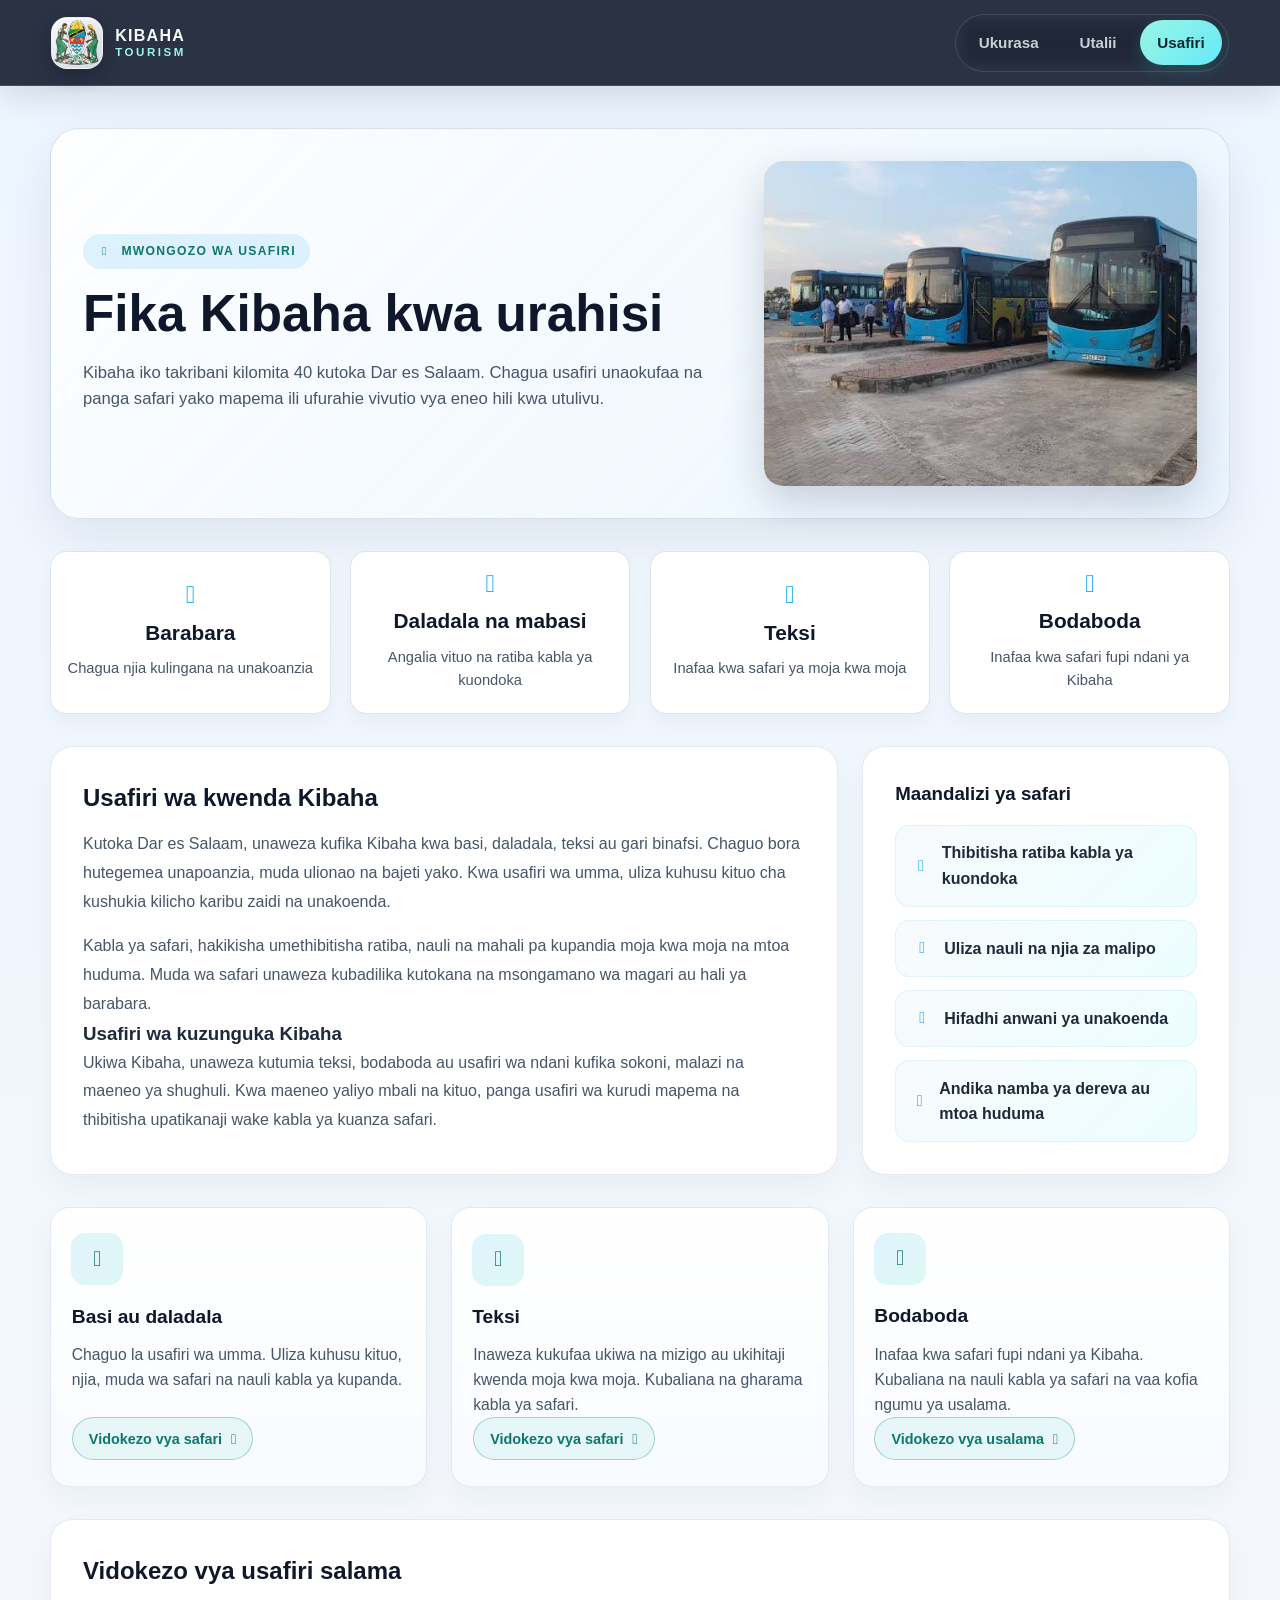
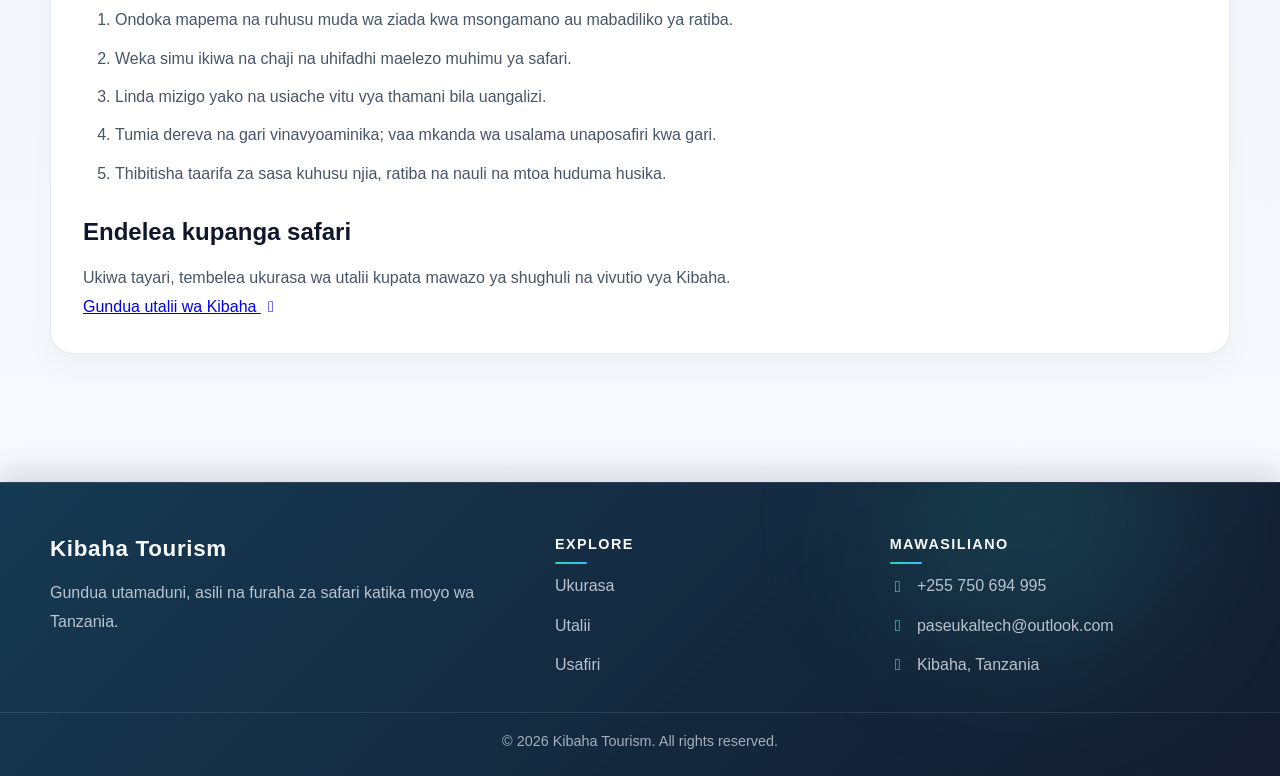
==== usafiri.html @ ce1de517 "Add files via upload" ====
<!DOCTYPE html>
<html lang="sw">
<head>
    <meta charset="UTF-8">
    <meta name="viewport" content="width=device-width, initial-scale=1.0">
    <meta name="description" content="Mwongozo wa usafiri wa kwenda na kuzunguka Kibaha, Tanzania.">
    <meta name="author" content="PASEUKAL LEE">
    <title>KIBAHA TOURISM - Usafiri</title>
    <link rel="stylesheet" type="text/css" href="style.css">
    <link rel="stylesheet" href="fontawesome/css/all.min.css">
</head>
<body id="utalii-body">
    <div class="flex-container">
        <div class="left-panel">
            <a id="header" href="index.html" aria-label="Kibaha Tourism - ukurasa wa mwanzo">
                <span class="brand-mark"><img src="images/logo.png" alt=""></span>
                <span class="brand-name"><span>Kibaha</span><span>Tourism</span></span>
            </a>
        </div>

        <div class="right-panel">
            <div id="navibar">
                <ul>
                    <li><a href="index.html">Ukurasa</a></li>
                    <li><a href="utalii.html">Utalii</a></li>
                    <li><a href="usafiri.html" aria-current="page">Usafiri</a></li>
                </ul>
            </div>
        </div>
    </div>

    <main class="main-utalii">
        <section class="page-hero">
            <div class="hero-copy">
                <span class="eyebrow"><i class="fa-solid fa-route"></i> Mwongozo wa usafiri</span>
                <h1>Fika Kibaha kwa urahisi</h1>
                <p>
                    Kibaha iko takribani kilomita 40 kutoka Dar es Salaam. Chagua usafiri unaokufaa na panga safari yako mapema ili ufurahie vivutio vya eneo hili kwa utulivu.
                </p>
            </div>
            <div class="hero-visual">
                <img src="images/images (3).jpg" alt="Mandhari ya Tanzania wakati wa safari">
            </div>
        </section>

        <section class="stats-row" aria-label="Muhtasari wa usafiri">
            <div class="stat-card">
                <i class="fa-solid fa-road"></i>
                <strong>Barabara</strong>
                <span>Chagua njia kulingana na unakoanzia</span>
            </div>
            <div class="stat-card">
                <i class="fa-solid fa-bus"></i>
                <strong>Daladala na mabasi</strong>
                <span>Angalia vituo na ratiba kabla ya kuondoka</span>
            </div>
            <div class="stat-card">
                <i class="fa-solid fa-taxi"></i>
                <strong>Teksi</strong>
                <span>Inafaa kwa safari ya moja kwa moja</span>
            </div>
            <div class="stat-card">
                <i class="fa-solid fa-motorcycle"></i>
                <strong>Bodaboda</strong>
                <span>Inafaa kwa safari fupi ndani ya Kibaha</span>
            </div>
        
        </section>

        <section class="story-layout">
            <article class="story-card">
                <h2>Usafiri wa kwenda Kibaha</h2>
                <p>
                    Kutoka Dar es Salaam, unaweza kufika Kibaha kwa basi, daladala, teksi au gari binafsi. Chaguo bora hutegemea unapoanzia, muda ulionao na bajeti yako. Kwa usafiri wa umma, uliza kuhusu kituo cha kushukia kilicho karibu zaidi na unakoenda.
                </p>
                <p>
                    Kabla ya safari, hakikisha umethibitisha ratiba, nauli na mahali pa kupandia moja kwa moja na mtoa huduma. Muda wa safari unaweza kubadilika kutokana na msongamano wa magari au hali ya barabara.
                </p>
                <h3>Usafiri wa kuzunguka Kibaha</h3>
                <p>
                    Ukiwa Kibaha, unaweza kutumia teksi, bodaboda au usafiri wa ndani kufika sokoni, malazi na maeneo ya shughuli. Kwa maeneo yaliyo mbali na kituo, panga usafiri wa kurudi mapema na thibitisha upatikanaji wake kabla ya kuanza safari.
                </p>
            </article>

            <aside class="info-card">
                <h3>Maandalizi ya safari</h3>
                <ul>
                    <li><i class="fa-solid fa-clock"></i> Thibitisha ratiba kabla ya kuondoka</li>
                    <li><i class="fa-solid fa-money-bill-wave"></i> Uliza nauli na njia za malipo</li>
                    <li><i class="fa-solid fa-location-dot"></i> Hifadhi anwani ya unakoenda</li>
                    <li><i class="fa-solid fa-phone"></i> Andika namba ya dereva au mtoa huduma</li>
                </ul>
            </aside>
        </section>

        <section class="feature-grid" aria-label="Aina za usafiri">
            <article class="feature-card">
                <i class="fa-solid fa-bus"></i>
                <h3>Basi au daladala</h3>
                <p>Chaguo la usafiri wa umma. Uliza kuhusu kituo, njia, muda wa safari na nauli kabla ya kupanda.</p>
                <a class="feature-button" href="#vidokezo-salama">Vidokezo vya safari <i class="fa-solid fa-arrow-right"></i></a>
            </article>
            <article class="feature-card">
                <i class="fa-solid fa-taxi"></i>
                <h3>Teksi</h3>
                <p>Inaweza kukufaa ukiwa na mizigo au ukihitaji kwenda moja kwa moja. Kubaliana na gharama kabla ya safari.</p>
                <a class="feature-button" href="#vidokezo-salama">Vidokezo vya safari <i class="fa-solid fa-arrow-right"></i></a>
            </article>
            <article class="feature-card">
                <i class="fa-solid fa-motorcycle"></i>
                <h3>Bodaboda</h3>
                <p>Inafaa kwa safari fupi ndani ya Kibaha. Kubaliana na nauli kabla ya safari na vaa kofia ngumu ya usalama.</p>
                <a class="feature-button" href="#vidokezo-salama">Vidokezo vya usalama <i class="fa-solid fa-arrow-right"></i></a>
            </article>
            
        </section>

        <section class="content-panel" id="vidokezo-salama">
            <h2>Vidokezo vya usafiri salama</h2>
            <ol>
                <li>Ondoka mapema na ruhusu muda wa ziada kwa msongamano au mabadiliko ya ratiba.</li>
                <li>Weka simu ikiwa na chaji na uhifadhi maelezo muhimu ya safari.</li>
                <li>Linda mizigo yako na usiache vitu vya thamani bila uangalizi.</li>
                <li>Tumia dereva na gari vinavyoaminika; vaa mkanda wa usalama unaposafiri kwa gari.</li>
                <li>Thibitisha taarifa za sasa kuhusu njia, ratiba na nauli na mtoa huduma husika.</li>
            </ol>
            <h2>Endelea kupanga safari</h2>
            <p>
                Ukiwa tayari, tembelea ukurasa wa utalii kupata mawazo ya shughuli na vivutio vya Kibaha.
            </p>
            <p><a href="utalii.html">Gundua utalii wa Kibaha <i class="fa-solid fa-arrow-right"></i></a></p>
        </section>
    </main>

    <footer class="site-footer">
        <div class="footer-content">
            <div class="footer-brand">
                <h3>Kibaha Tourism</h3>
                <p>Gundua utamaduni, asili na furaha za safari katika moyo wa Tanzania.</p>
            </div>

            <div class="footer-links">
                <h4>Explore</h4>
                <ul>
                    <li><a href="index.html">Ukurasa</a></li>
                    <li><a href="utalii.html">Utalii</a></li>
                    <li><a href="usafiri.html" aria-current="page">Usafiri</a></li>
                </ul>
            </div>

            <div class="footer-links">
                <h4>Mawasiliano</h4>
                <ul>
                  <li><i class="fa-solid fa-phone"></i> +255 750 694 995</li>
                    <li><i class="fa-solid fa-envelope"></i> paseukaltech@outlook.com</li>
                    <li><i class="fa-solid fa-location-dot"></i> Kibaha, Tanzania</li>     
                </ul>
            </div>
        </div>

        <div class="footer-bottom">
            <p>© 2026 Kibaha Tourism. All rights reserved.</p>
        </div>
    </footer>
</body>
</html>
---- style.css ----
* {
    box-sizing: border-box;
    margin: 0;
    padding: 0;
}

html {
    scroll-behavior: smooth;
}

body {
    font-family: 'Segoe UI', Tahoma, Geneva, Verdana, sans-serif;
    line-height: 1.6;
}

img {
    max-width: 100%;
    display: block;
}

#main-body {
    position: relative;
    min-height: 100vh;
    background-image: url('images/tz-african.jpg');
    background-size: cover;
    background-position: center;
    background-attachment: fixed;
    color: #ffffff;
}

#main-body::before {
    content: "";
    position: fixed;
    inset: 0;
    background: rgba(8, 20, 30, 0.45);
    z-index: 0;
    pointer-events: none;
}

#utalii-body {
    background: linear-gradient(180deg, #edf5ff 0%, #f7f9fc 100%);
    color: #1e293b;
    min-height: 100vh;
}

#main-body > *,
#utalii-body > * {
    position: relative;
    z-index: 1;
}

#main-body > .flex-container,
#utalii-body > .flex-container {
    position: fixed;
    top: 0;
    left: 0;
    z-index: 1000;
}

.flex-container {
    z-index: 20;
    display: flex;
    justify-content: space-between;
    align-items: center;
    width: 100%;
    padding: 0.85rem clamp(1rem, 4vw, 3.5rem);
    background: rgba(8, 18, 28, 0.72);
    backdrop-filter: blur(18px) saturate(150%);
    border-bottom: 1px solid rgba(255, 255, 255, 0.14);
    box-shadow: 0 10px 35px rgba(2, 8, 23, 0.12);
}

#main-body .main-page,
#utalii-body .main-utalii {
    padding-top: 8rem;
}

#utalii-body .flex-container {
    background: rgba(15, 23, 42, 0.88);
    border-bottom: 1px solid rgba(148, 163, 184, 0.25);
}

.left-panel,
.right-panel {
    display: flex;
    align-items: center;
}

#header {
    display: inline-flex;
    align-items: center;
    gap: 0.75rem;
    color: #f8fafc;
    text-decoration: none;
    transition: opacity 0.2s ease, transform 0.2s ease;
    white-space: nowrap;
}

#header:hover {
    opacity: 0.9;
    transform: translateY(-1px);
}

#header:focus-visible {
    outline: 2px solid #5eead4;
    outline-offset: 5px;
    border-radius: 0.35rem;
}

.brand-mark {
    display: grid;
    width: 3.25rem;
    height: 3.25rem;
    flex: 0 0 auto;
    place-items: center;
    overflow: hidden;
    border: 1px solid rgba(255, 255, 255, 0.3);
    border-radius: 1rem;
    background: linear-gradient(145deg, rgba(255, 255, 255, 0.98), rgba(226, 232, 240, 0.92));
    box-shadow: inset 0 1px rgba(255, 255, 255, 0.8), 0 8px 22px rgba(2, 8, 23, 0.24);
    transition: transform 0.25s ease, box-shadow 0.25s ease;
}

.brand-mark img {
    display: block;
    width: 100%;
    height: 100%;
    object-fit: contain;
}

#header:hover .brand-mark {
    transform: translateY(-2px) rotate(-3deg);
    box-shadow: inset 0 1px rgba(255, 255, 255, 0.8), 0 12px 26px rgba(2, 8, 23, 0.3);
}

.brand-name {
    display: grid;
    gap: 0.1rem;
    font-size: 1rem;
    font-weight: 800;
    letter-spacing: 0.08em;
    line-height: 1.05;
    text-transform: uppercase;
}

.brand-name span:last-child {
    color: #99f6e4;
    font-size: 0.72rem;
    font-weight: 700;
    letter-spacing: 0.22em;
}

#navibar {
    position: relative;
    z-index: 1001;
}

#navibar ul {
    display: flex;
    align-items: center;
    gap: 0.35rem;
    padding: 0.35rem;
    border: 1px solid rgba(255, 255, 255, 0.12);
    border-radius: 999px;
    background: rgba(255, 255, 255, 0.06);
    backdrop-filter: blur(10px);
    list-style: none;
}

#navibar li {
    list-style: none;
}

#navibar a {
    position: relative;
    display: inline-flex;
    align-items: center;
    justify-content: center;
    min-height: 42px;
    padding: 0.65rem 1.1rem;
    border-radius: 999px;
    color: rgba(241, 245, 249, 0.82);
    text-decoration: none;
    font-weight: 600;
    font-size: 0.95rem;
    transition: color 0.2s ease, background-color 0.2s ease, transform 0.2s ease, box-shadow 0.2s ease;
}

#navibar a:hover,
#navibar a:focus-visible {
    background: rgba(255, 255, 255, 0.1);
    color: #ffffff;
    transform: translateY(-1px);
}

#navibar a[aria-current="page"] {
    color: #062a2b;
    background: linear-gradient(135deg, #99f6e4, #67e8f9);
    box-shadow: 0 5px 16px rgba(45, 212, 191, 0.2);
}

#navibar a[aria-current="page"]:hover,
#navibar a[aria-current="page"]:focus-visible {
    color: #042f2e;
    background: linear-gradient(135deg, #ccfbf1, #a5f3fc);
}

#navibar a:focus-visible {
    outline: 2px solid #5eead4;
    outline-offset: 3px;
}

.main-page {
    width: min(1200px, calc(100% - 2rem));
    margin: 0 auto;
    padding: 7rem 0 4rem;
    text-align: center;
}

.hero-pill {
    display: inline-flex;
    align-items: center;
    gap: 0.65rem;
    padding: 0.7rem 1.2rem;
    border-radius: 999px;
    background: rgba(255, 255, 255, 0.12);
    border: 1px solid rgba(255, 255, 255, 0.2);
    backdrop-filter: blur(10px);
    color: #e2f3ff;
    font-size: 0.8rem;
    font-weight: 700;
    letter-spacing: 0.08rem;
    text-transform: uppercase;
}

.main-page h1 {
    display: flex;
    justify-content: center;
    align-items: center;
    flex-wrap: wrap;
    gap: clamp(0.55rem, 1.5vw, 1.25rem);
    margin-top: 1.75rem;
    font-family: Georgia, 'Times New Roman', serif;
    font-size: clamp(2.5rem, 5.5vw, 4.6rem);
    font-weight: 600;
    letter-spacing: -0.055em;
    line-height: 1.04;
    color: #fffdf5;
    text-shadow: 0 10px 35px rgba(15, 23, 42, 0.45);
}

.hero-divider {
    width: 0.13em;
    height: 0.13em;
    flex: 0 0 auto;
    border-radius: 50%;
    background: #5eead4;
    box-shadow: 0 0 20px rgba(94, 234, 212, 0.6);
}

.main-page h2 {
    margin-top: 1.4rem;
    font-family: 'Segoe UI', Tahoma, Geneva, Verdana, sans-serif;
    font-size: clamp(1.5rem, 3vw, 2.35rem);
    font-weight: 600;
    letter-spacing: -0.025em;
    color: #ffffff;
}

.main-page h3 {
    max-width: 660px;
    margin: 1rem auto 0;
    font-size: clamp(1rem, 1.5vw, 1.15rem);
    font-weight: 400;
    letter-spacing: 0.01em;
    color: rgba(241, 245, 249, 0.86);
    line-height: 1.85;
}

@media (max-width: 480px) {
    .main-page h1 {
        column-gap: 0.45rem;
        row-gap: 0.2rem;
        font-size: clamp(2.25rem, 10vw, 3rem);
    }

    .hero-divider {
        width: 0.11em;
        height: 0.11em;
    }
}

.landing-container {
    display: flex;
    justify-content: center;
    flex-wrap: wrap;
    gap: 1.5rem;
    margin-top: 2.5rem;
}

.left-side a,
.right-side a {
    display: inline-flex;
    align-items: center;
    justify-content: center;
    min-width: 180px;
    padding: 1rem 2rem;
    border-radius: 999px;
    text-decoration: none;
    font-size: 1rem;
    font-weight: 700;
    letter-spacing: 0.08rem;
    text-transform: none;
    transition: transform 0.25s ease, box-shadow 0.25s ease;
}

.left-side a {
    color: #ffffff;
    background: linear-gradient(135deg, #14b8a6, #0ea5e9);
    box-shadow: 0 15px 30px rgba(20, 184, 166, 0.28);
}

.right-side a {
    color: #ffffff;
    background: linear-gradient(135deg, #f97316, #ef4444);
    box-shadow: 0 15px 30px rgba(249, 115, 22, 0.28);
}

.left-side a:hover,
.right-side a:hover {
    transform: translateY(-4px);
    box-shadow: 0 16px 35px rgba(15, 23, 42, 0.3);
}

.feature-grid {
    display: grid;
    grid-template-columns: repeat(3, minmax(0, 1fr));
    gap: 1.5rem;
    margin-top: 3rem;
}

.feature-card {
    display: flex;
    flex-direction: column;
    align-items: flex-start;
    padding: 1.6rem 1.4rem;
    border-radius: 1.2rem;
    background: rgba(15, 23, 42, 0.4);
    border: 1px solid rgba(255, 255, 255, 0.15);
    backdrop-filter: blur(12px);
    box-shadow: 0 12px 28px rgba(15, 23, 42, 0.18);
    text-align: left;
    transition: transform 0.25s ease, box-shadow 0.25s ease, border-color 0.25s ease;
}

.feature-card:hover {
    transform: translateY(-5px);
    border-color: rgba(45, 212, 191, 0.55);
    box-shadow: 0 18px 36px rgba(15, 23, 42, 0.25);
}

.feature-card i {
    display: inline-flex;
    width: 52px;
    height: 52px;
    align-items: center;
    justify-content: center;
    margin-bottom: 1rem;
    border-radius: 14px;
    background: linear-gradient(135deg, rgba(34, 197, 94, 0.2), rgba(59, 130, 246, 0.2));
    color: #9be7ff;
    font-size: 1.35rem;
}

.feature-card h4,
.feature-card h3 {
    margin-bottom: 0.6rem;
    color: #f8fafc;
    font-size: 1.2rem;
}

.feature-card p {
    color: rgba(226, 232, 240, 0.85);
    font-size: 0.98rem;
}

.feature-button {
    display: inline-flex;
    align-items: center;
    justify-content: center;
    gap: 0.55rem;
    margin-top: auto;
    padding: 0.65rem 1rem;
    border: 1px solid rgba(45, 212, 191, 0.45);
    border-radius: 999px;
    color: #ccfbf1;
    background: rgba(20, 184, 166, 0.12);
    font-size: 0.9rem;
    font-weight: 700;
    line-height: 1.4;
    text-decoration: none;
    transition: color 0.2s ease, background-color 0.2s ease, border-color 0.2s ease, transform 0.2s ease, box-shadow 0.2s ease;
}

.feature-button i {
    width: auto;
    height: auto;
    margin: 0;
    background: none;
    color: currentColor;
    font-size: 0.9rem;
    transition: transform 0.2s ease;
}

.feature-button:hover,
.feature-button:focus-visible {
    transform: translateY(-3px) scale(1.02);
    border-color: #2dd4bf;
    background: #0f766e;
    color: #ffffff;
    box-shadow: 0 10px 22px rgba(20, 184, 166, 0.3);
}

.feature-button:hover i,
.feature-button:focus-visible i {
    transform: translateX(4px);
}

.feature-button:active {
    transform: translateY(0) scale(0.98);
    box-shadow: 0 4px 10px rgba(20, 184, 166, 0.2);
}

.feature-button:focus-visible {
    outline: 2px solid #5eead4;
    outline-offset: 3px;
}

.main-utalii {
    width: min(1180px, calc(100% - 2rem));
    margin: 0 auto;
    padding: 7rem 0 4rem;
}

.page-hero {
    display: grid;
    grid-template-columns: 1.2fr 0.8fr;
    gap: 2rem;
    align-items: center;
    background: linear-gradient(135deg, rgba(255, 255, 255, 0.9), rgba(232, 244, 255, 0.8));
    border: 1px solid rgba(148, 163, 184, 0.3);
    border-radius: 1.8rem;
    padding: 2rem;
    box-shadow: 0 18px 50px rgba(15, 23, 42, 0.08);
}

.eyebrow {
    display: inline-flex;
    align-items: center;
    gap: 0.55rem;
    padding: 0.5rem 0.9rem;
    border-radius: 999px;
    background: rgba(14, 165, 233, 0.12);
    color: #0f766e;
    font-weight: 700;
    font-size: 0.76rem;
    letter-spacing: 0.08rem;
    text-transform: uppercase;
}

.hero-copy h1 {
    margin-top: 1rem;
    font-size: clamp(2.2rem, 4vw, 3.2rem);
    line-height: 1.15;
    color: #0f172a;
}

.hero-copy p {
    margin-top: 1rem;
    color: #475569;
    font-size: 1.04rem;
}

.hero-visual img {
    width: 100%;
    height: 100%;
    min-height: 320px;
    object-fit: cover;
    border-radius: 1.2rem;
    box-shadow: 0 16px 40px rgba(15, 23, 42, 0.18);
}

.stats-row {
    display: grid;
    grid-template-columns: repeat(4, minmax(0, 1fr));
    gap: 1.2rem;
    margin-top: 2rem;
}

.stat-card {
    display: flex;
    flex-direction: column;
    align-items: center;
    justify-content: center;
    gap: 0.5rem;
    padding: 1.25rem 1rem;
    border-radius: 1rem;
    background: #ffffff;
    border: 1px solid rgba(148, 163, 184, 0.28);
    box-shadow: 0 10px 20px rgba(15, 23, 42, 0.04);
    text-align: center;
    transition: transform 0.25s ease, box-shadow 0.25s ease, border-color 0.25s ease;
}

.stat-card:hover {
    transform: translateY(-5px);
    border-color: rgba(14, 165, 233, 0.45);
    box-shadow: 0 16px 30px rgba(15, 23, 42, 0.1);
}

.stat-card i {
    font-size: 1.55rem;
    color: #0ea5e9;
    transition: transform 0.25s ease, color 0.25s ease;
}

.stat-card:hover i {
    color: #0f766e;
    transform: scale(1.15) rotate(-5deg);
}

.stat-card strong {
    font-size: 1.3rem;
    color: #0f172a;
}

.stat-card span {
    color: #475569;
    font-size: 0.92rem;
}

.story-layout {
    display: grid;
    grid-template-columns: 1.5fr 0.7fr;
    gap: 1.5rem;
    margin-top: 2rem;
}

.story-card,
.info-card,
.content-panel {
    background: #ffffff;
    border: 1px solid rgba(148, 163, 184, 0.22);
    border-radius: 1.4rem;
    padding: 2rem;
    box-shadow: 0 12px 28px rgba(15, 23, 42, 0.04);
}

.story-card h2,
.content-panel h2,
.info-card h3,
.content-panel h3 {
    color: #0f172a;
    margin-bottom: 0.8rem;
}

.story-card p,
.content-panel p,
.content-panel li {
    color: #475569;
    font-size: 1rem;
    line-height: 1.8;
}

.story-card p + p {
    margin-top: 1rem;
}

.info-card ul {
    list-style: none;
    display: grid;
    gap: 0.85rem;
    margin-top: 1rem;
}

.info-card li {
    display: flex;
    align-items: center;
    gap: 0.75rem;
    color: #1e293b;
    font-weight: 600;
    padding: 0.9rem 1rem;
    border-radius: 0.9rem;
    background: linear-gradient(135deg, #f8fafc, #ecfeff);
    border: 1px solid rgba(14, 165, 233, 0.09);
}

.info-card i {
    color: #0ea5e9;
}

.feature-grid {
    display: grid;
    grid-template-columns: repeat(3, minmax(0, 1fr));
    gap: 1.5rem;
    margin-top: 2rem;
}

#utalii-body .feature-card {
    background: linear-gradient(180deg, #ffffff, #f8fbff);
    border: 1px solid rgba(148, 163, 184, 0.22);
    border-radius: 1.2rem;
    padding: 1.6rem 1.3rem;
    box-shadow: 0 12px 28px rgba(15, 23, 42, 0.04);
    text-align: left;
}

#utalii-body .feature-card:hover {
    border-color: rgba(14, 165, 233, 0.45);
    box-shadow: 0 18px 36px rgba(15, 23, 42, 0.1);
}

#utalii-body .feature-card i {
    background: linear-gradient(135deg, rgba(14, 165, 233, 0.12), rgba(45, 212, 191, 0.15));
    color: #0f766e;
}

#utalii-body .feature-card h3 {
    color: #0f172a;
}

#utalii-body .feature-card p {
    color: #475569;
}

#utalii-body .feature-button {
    color: #0f766e;
    border-color: rgba(15, 118, 110, 0.3);
    background: rgba(20, 184, 166, 0.08);
}

#utalii-body .feature-button i {
    width: auto;
    height: auto;
    margin: 0;
    background: none;
    color: currentColor;
}

#utalii-body .feature-button:hover,
#utalii-body .feature-button:focus-visible {
    color: #ffffff;
    background: #0f766e;
    border-color: #0f766e;
}

.content-panel {
    margin-top: 2rem;
}

.content-panel h2 {
    margin-top: 1.2rem;
}

.content-panel h2:first-child {
    margin-top: 0;
}

.content-panel ol {
    margin: 1rem 0 1.5rem 1.5rem;
    padding-left: 0.5rem;
}

.content-panel li + li {
    margin-top: 0.6rem;
}

.content-panel h4 {
    margin-top: 1.2rem;
    font-size: 1.2rem;
    color: #0f172a;
}

@media (max-width: 900px) {
    .feature-grid,
    .stats-row,
    .page-hero,
    .story-layout {
        grid-template-columns: 1fr 1fr;
    }

    .page-hero,
    .story-layout {
        grid-template-columns: 1fr;
    }

    .feature-grid,
    .stats-row {
        grid-template-columns: 1fr 1fr;
    }
}

.site-footer {
    position: relative;
    z-index: 1;
    margin-top: 4rem;
    overflow: hidden;
    background: linear-gradient(135deg, rgba(15, 23, 42, 0.96), rgba(17, 24, 39, 0.92));
    border-top: 1px solid rgba(148, 163, 184, 0.2);
    box-shadow: 0 -12px 24px rgba(15, 23, 42, 0.12);
}

.site-footer::before {
    content: "";
    position: absolute;
    top: -7rem;
    right: 8%;
    width: 18rem;
    height: 18rem;
    border-radius: 50%;
    background: rgba(45, 212, 191, 0.12);
    filter: blur(70px);
    pointer-events: none;
}

#utalii-body .site-footer {
    background: linear-gradient(135deg, rgba(8, 47, 73, 0.95), rgba(15, 23, 42, 0.98));
}

.footer-content {
    position: relative;
    z-index: 1;
    width: min(1180px, calc(100% - 2rem));
    margin: 0 auto;
    padding: 3rem 0 2rem;
    display: grid;
    grid-template-columns: 1.6fr 1fr 1.2fr;
    gap: clamp(1.5rem, 4vw, 4rem);
    color: #e2e8f0;
}

.footer-brand h3 {
    color: #f8fafc;
    margin-bottom: 0.75rem;
    font-size: 1.4rem;
    letter-spacing: 0.03em;
}

.footer-links h4 {
    position: relative;
    display: inline-block;
    color: #f8fafc;
    margin-bottom: 1rem;
    font-size: 0.9rem;
    letter-spacing: 0.1em;
    text-transform: uppercase;
}

.footer-links h4::after {
    content: "";
    position: absolute;
    left: 0;
    bottom: -0.45rem;
    width: 2rem;
    height: 2px;
    border-radius: 2px;
    background: linear-gradient(90deg, #2dd4bf, #38bdf8);
    transition: width 0.25s ease;
}

.footer-links:hover h4::after {
    width: 100%;
}

.footer-brand p,
.footer-links li,
.footer-links a {
    color: rgba(226, 232, 240, 0.8);
    text-decoration: none;
    line-height: 1.8;
}

.footer-brand p {
    max-width: 28rem;
}

.footer-links ul {
    list-style: none;
    display: grid;
    gap: 0.65rem;
}

.footer-links li {
    display: flex;
    align-items: center;
    gap: 0.7rem;
}

.footer-links a {
    display: inline-flex;
    align-items: center;
    transition: color 0.2s ease, transform 0.2s ease;
}

.footer-links a:hover,
.footer-links a:focus-visible {
    color: #5eead4;
    transform: translateX(4px);
}

.footer-links a:focus-visible {
    outline: 2px solid #5eead4;
    outline-offset: 4px;
    border-radius: 2px;
}

.footer-links li > i {
    flex: 0 0 1rem;
    color: #5eead4;
    transition: color 0.2s ease, transform 0.2s ease;
}

.footer-links li:hover > i {
    color: #7dd3fc;
    transform: translateY(-2px);
}

.footer-bottom {
    position: relative;
    z-index: 1;
    border-top: 1px solid rgba(148, 163, 184, 0.18);
    padding: 1.1rem 1rem 1.4rem;
    text-align: center;
    color: rgba(226, 232, 240, 0.7);
    font-size: 0.9rem;
}

@media (prefers-reduced-motion: reduce) {
    .footer-links h4::after,
    .footer-links a,
    .footer-links li > i,
    .stat-card,
    .stat-card i,
    .feature-card,
    .feature-button,
    .feature-button i {
        transition: none;
    }

    .stat-card:hover,
    .stat-card:hover i,
    .feature-card:hover,
    .feature-button:hover,
    .feature-button:focus-visible,
    .feature-button:active {
        transform: none;
    }
}

@media (max-width: 700px) {
    .flex-container {
        flex-direction: column;
        gap: 1rem;
        padding: 1rem 1rem 1.2rem;
    }

    .left-panel,
    .right-panel {
        width: 100%;
        justify-content: center;
    }

    #navibar ul {
        flex-wrap: wrap;
        justify-content: center;
        max-width: 100%;
        border-radius: 1.25rem;
    }

    #navibar a {
        padding: 0.6rem 0.9rem;
    }

    .main-page {
        padding-top: 10rem;
    }

    #utalii-body .main-utalii {
        padding-top: 11rem;
    }

    .landing-container {
        flex-direction: column;
        gap: 1rem;
    }

    .feature-grid,
    .stats-row,
    .footer-content {
        grid-template-columns: 1fr;
    }

    .footer-content {
        gap: 1.75rem;
        padding: 2.25rem 0 1.5rem;
    }

    .story-card,
    .info-card,
    .content-panel,
    .page-hero {
        padding: 1.2rem;
    }
}


.ingia-box:hover {
    box-shadow: 0 8px 32px 0 rgba(31, 38, 135, 0.47);
    background: rgba(255, 255, 255, 0.12);
}

.ingia-box h2 {
    text-align: center;
    color: white;
    font-size: 28px;
    margin-bottom: 1.5rem;
    font-weight: 600;
    letter-spacing: 1px;
}

.ingia-box label {
    padding: 0.5rem 0;
    font-size: 14px;
    font-weight: 500;
    color: #e0e0e0;
    display: block;
    letter-spacing: 0.5px;
}

.ingia-box input {
    width: 100%;
    padding: 12px 0;
    background-color: transparent;
    border: none;
    margin-bottom: 1.5rem;
    border-bottom: 2px solid rgba(255, 255, 255, 0.3);
    outline: none;
    color: white;
    font-size: 15px;
    transition: all 0.3s ease;
    box-sizing: border-box;
}

.ingia-box input::placeholder {
    color: rgba(255, 255, 255, 0.5);
}

.ingia-box input:focus {
    border-bottom: 2px solid #4dd0e1;
    background-color: rgba(77, 208, 225, 0.05);
    padding: 12px 8px;
}

.ingia-group {
    position: relative;
    margin-bottom: 1rem;
}

.ingia-group i {
    top: 50%;
    right: 0;
    position: absolute;
    transform: translateY(-25%);
    color: rgba(255, 255, 255, 0.6);
    font-size: 18px;
    pointer-events: none;
}

.forget-pwd {
    text-align: right;
    margin-bottom: 1.5rem;
}

.forget-pwd a {
    text-decoration: none;
    color: #4dd0e1;
    font-size: 13px;
    transition: color 0.3s ease;
}

.forget-pwd a:hover {
    color: #80deea;
    text-decoration: underline;
}

.submit-btn {
    width: 100%;
    padding: 13px;
    border: none;
    border-radius: 8px;
    color: white;
    font-size: 15px;
    font-weight: 600;
    background: linear-gradient(135deg, #00b4db 0%, #0083b0 100%);
    transition: all 0.3s ease;
    cursor: pointer;
    letter-spacing: 1px;
    margin-top: 0.5rem;
}

.submit-btn:hover {
    transform: translateY(-2px);
    box-shadow: 0 6px 20px rgba(0, 180, 219, 0.4);
}

.submit-btn:active {
    transform: translateY(0);
}

.main-utalii {
    margin: 0 auto;
}

@media (max-width: 480px) {
    #main-body {
        background-attachment: scroll;
    }

    .flex-container {
        gap: 0.65rem;
        padding: 0.75rem 0.75rem 1rem;
    }

    .brand-mark {
        width: 2.8rem;
        height: 2.8rem;
    }

    .brand-name {
        font-size: 0.9rem;
    }

    .brand-name span:last-child {
        font-size: 0.66rem;
    }

    #navibar ul {
        gap: 0.1rem;
        padding: 0.25rem;
    }

    #navibar a {
        min-height: 44px;
        padding: 0.55rem 0.75rem;
        font-size: 0.9rem;
    }

    .main-page {
        width: calc(100% - 1.5rem);
        padding-top: 9.5rem;
    }

    #utalii-body .main-utalii {
        width: calc(100% - 1.5rem);
        padding-top: 10rem;
    }

    .hero-pill {
        max-width: 100%;
        padding: 0.6rem 0.85rem;
        font-size: 0.72rem;
        letter-spacing: 0.05rem;
    }

    .landing-container {
        gap: 0.75rem;
    }

    .left-side a,
    .right-side a {
        width: min(100%, 22rem);
        min-width: 0;
        padding: 0.9rem 1.25rem;
    }

    .page-hero,
    .story-card,
    .info-card,
    .content-panel {
        padding: 1rem;
    }

    .hero-visual img {
        min-height: 220px;
    }

    .footer-content {
        width: calc(100% - 1.5rem);
    }

    .footer-links li {
        overflow-wrap: anywhere;
    }
}

@media (max-width: 360px) {
    .brand-name {
        letter-spacing: 0.05em;
    }

    #navibar a {
        padding-right: 0.55rem;
        padding-left: 0.55rem;
        font-size: 0.85rem;
    }

    .main-page h1 {
        font-size: clamp(2rem, 10vw, 2.5rem);
    }
}
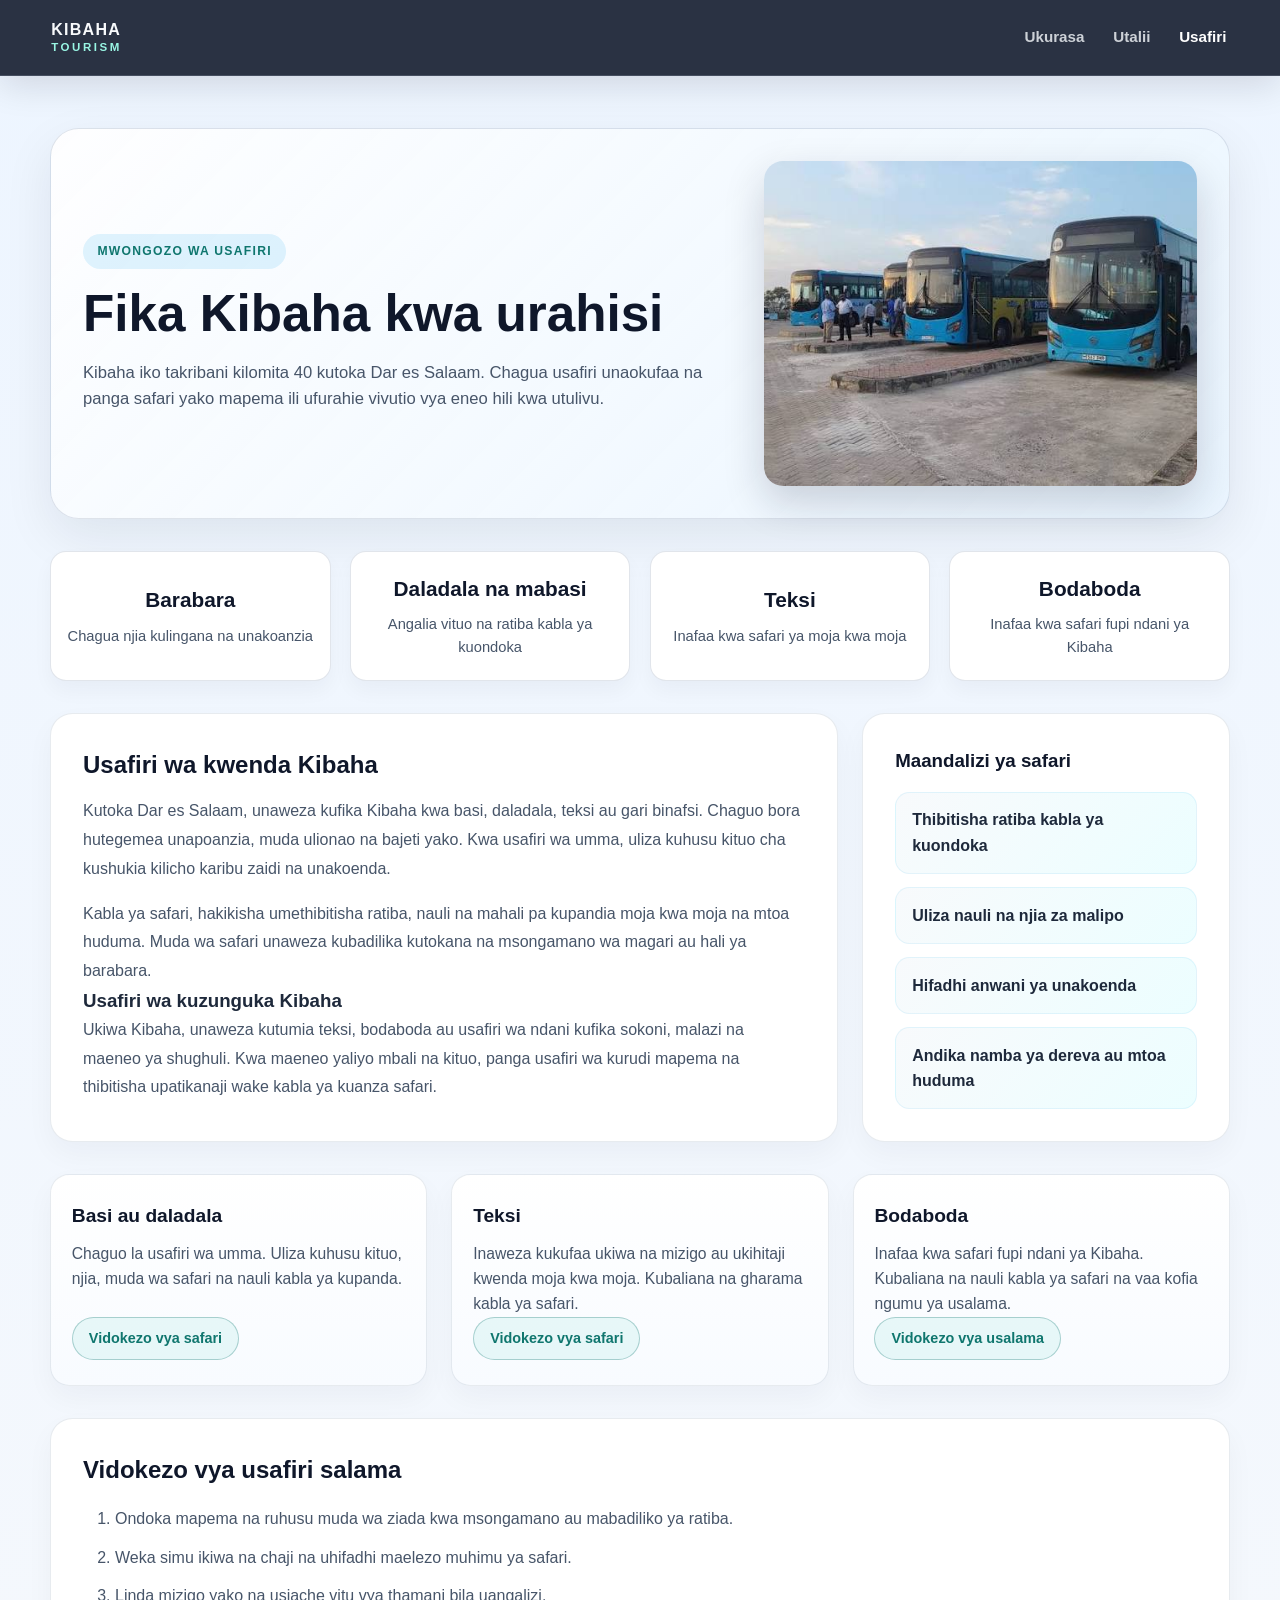
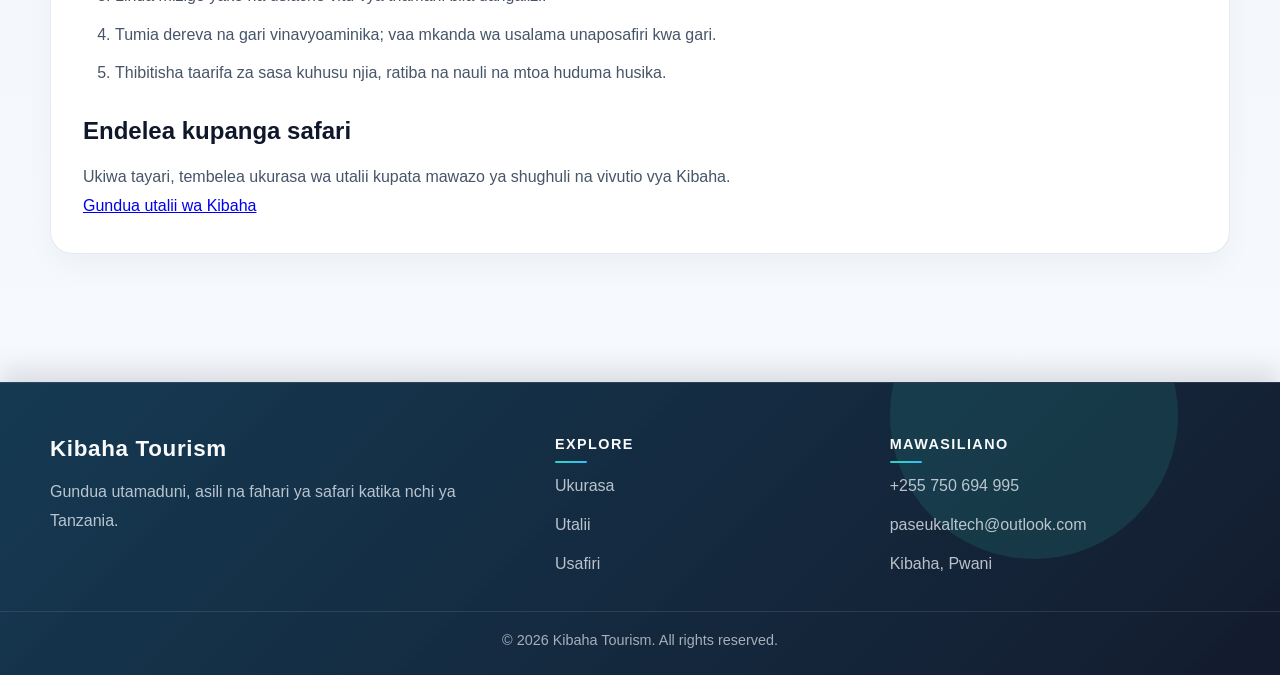
==== commit 2d8a84a5: "Add files via upload improve usafiri.html" ====
--- a/usafiri.html
+++ b/usafiri.html
@@ -3,17 +3,15 @@
 <head>
     <meta charset="UTF-8">
     <meta name="viewport" content="width=device-width, initial-scale=1.0">
-    <meta name="description" content="Mwongozo wa usafiri wa kwenda na kuzunguka Kibaha, Tanzania.">
+    <meta name="description" content="Panga safari ya kwenda Kibaha kutoka Dar es Salaam na ujifunze kuhusu mabasi, daladala, teksi na usafiri wa ndani, pamoja na vidokezo vya ratiba, nauli na usalama.">
     <meta name="author" content="PASEUKAL LEE">
     <title>KIBAHA TOURISM - Usafiri</title>
     <link rel="stylesheet" type="text/css" href="style.css">
-    <link rel="stylesheet" href="fontawesome/css/all.min.css">
 </head>
 <body id="utalii-body">
     <div class="flex-container">
         <div class="left-panel">
             <a id="header" href="index.html" aria-label="Kibaha Tourism - ukurasa wa mwanzo">
-                <span class="brand-mark"><img src="images/logo.png" alt=""></span>
                 <span class="brand-name"><span>Kibaha</span><span>Tourism</span></span>
             </a>
         </div>
@@ -32,7 +30,7 @@
     <main class="main-utalii">
         <section class="page-hero">
             <div class="hero-copy">
-                <span class="eyebrow"><i class="fa-solid fa-route"></i> Mwongozo wa usafiri</span>
+                <span class="eyebrow">Mwongozo wa usafiri</span>
                 <h1>Fika Kibaha kwa urahisi</h1>
                 <p>
                     Kibaha iko takribani kilomita 40 kutoka Dar es Salaam. Chagua usafiri unaokufaa na panga safari yako mapema ili ufurahie vivutio vya eneo hili kwa utulivu.
@@ -45,22 +43,18 @@
 
         <section class="stats-row" aria-label="Muhtasari wa usafiri">
             <div class="stat-card">
-                <i class="fa-solid fa-road"></i>
                 <strong>Barabara</strong>
                 <span>Chagua njia kulingana na unakoanzia</span>
             </div>
             <div class="stat-card">
-                <i class="fa-solid fa-bus"></i>
                 <strong>Daladala na mabasi</strong>
                 <span>Angalia vituo na ratiba kabla ya kuondoka</span>
             </div>
             <div class="stat-card">
-                <i class="fa-solid fa-taxi"></i>
                 <strong>Teksi</strong>
                 <span>Inafaa kwa safari ya moja kwa moja</span>
             </div>
             <div class="stat-card">
-                <i class="fa-solid fa-motorcycle"></i>
                 <strong>Bodaboda</strong>
                 <span>Inafaa kwa safari fupi ndani ya Kibaha</span>
             </div>
@@ -85,32 +79,29 @@
             <aside class="info-card">
                 <h3>Maandalizi ya safari</h3>
                 <ul>
-                    <li><i class="fa-solid fa-clock"></i> Thibitisha ratiba kabla ya kuondoka</li>
-                    <li><i class="fa-solid fa-money-bill-wave"></i> Uliza nauli na njia za malipo</li>
-                    <li><i class="fa-solid fa-location-dot"></i> Hifadhi anwani ya unakoenda</li>
-                    <li><i class="fa-solid fa-phone"></i> Andika namba ya dereva au mtoa huduma</li>
+                    <li>Thibitisha ratiba kabla ya kuondoka</li>
+                    <li>Uliza nauli na njia za malipo</li>
+                    <li>Hifadhi anwani ya unakoenda</li>
+                    <li>Andika namba ya dereva au mtoa huduma</li>
                 </ul>
             </aside>
         </section>
 
         <section class="feature-grid" aria-label="Aina za usafiri">
             <article class="feature-card">
-                <i class="fa-solid fa-bus"></i>
                 <h3>Basi au daladala</h3>
                 <p>Chaguo la usafiri wa umma. Uliza kuhusu kituo, njia, muda wa safari na nauli kabla ya kupanda.</p>
-                <a class="feature-button" href="#vidokezo-salama">Vidokezo vya safari <i class="fa-solid fa-arrow-right"></i></a>
+                <a class="feature-button" href="#vidokezo-salama">Vidokezo vya safari</a>
             </article>
             <article class="feature-card">
-                <i class="fa-solid fa-taxi"></i>
                 <h3>Teksi</h3>
                 <p>Inaweza kukufaa ukiwa na mizigo au ukihitaji kwenda moja kwa moja. Kubaliana na gharama kabla ya safari.</p>
-                <a class="feature-button" href="#vidokezo-salama">Vidokezo vya safari <i class="fa-solid fa-arrow-right"></i></a>
+                <a class="feature-button" href="#vidokezo-salama">Vidokezo vya safari</a>
             </article>
             <article class="feature-card">
-                <i class="fa-solid fa-motorcycle"></i>
                 <h3>Bodaboda</h3>
                 <p>Inafaa kwa safari fupi ndani ya Kibaha. Kubaliana na nauli kabla ya safari na vaa kofia ngumu ya usalama.</p>
-                <a class="feature-button" href="#vidokezo-salama">Vidokezo vya usalama <i class="fa-solid fa-arrow-right"></i></a>
+                <a class="feature-button" href="#vidokezo-salama">Vidokezo vya usalama</a>
             </article>
             
         </section>
@@ -128,7 +119,7 @@
             <p>
                 Ukiwa tayari, tembelea ukurasa wa utalii kupata mawazo ya shughuli na vivutio vya Kibaha.
             </p>
-            <p><a href="utalii.html">Gundua utalii wa Kibaha <i class="fa-solid fa-arrow-right"></i></a></p>
+            <p><a href="utalii.html">Gundua utalii wa Kibaha</a></p>
         </section>
     </main>
 
@@ -136,7 +127,7 @@
         <div class="footer-content">
             <div class="footer-brand">
                 <h3>Kibaha Tourism</h3>
-                <p>Gundua utamaduni, asili na furaha za safari katika moyo wa Tanzania.</p>
+                <p>Gundua utamaduni, asili na fahari ya safari katika nchi ya Tanzania.</p>
             </div>
 
             <div class="footer-links">
@@ -151,9 +142,9 @@
             <div class="footer-links">
                 <h4>Mawasiliano</h4>
                 <ul>
-                  <li><i class="fa-solid fa-phone"></i> +255 750 694 995</li>
-                    <li><i class="fa-solid fa-envelope"></i> paseukaltech@outlook.com</li>
-                    <li><i class="fa-solid fa-location-dot"></i> Kibaha, Tanzania</li>     
+                  <li>+255 750 694 995</li>
+                    <li>paseukaltech@outlook.com</li>
+                    <li>Kibaha, Pwani</li>
                 </ul>
             </div>
         </div>
--- a/style.css
+++ b/style.css
@@ -5,7 +5,7 @@
 }
 
 html {
-    scroll-behavior: smooth;
+    scroll-behavior: auto;
 }
 
 body {
@@ -24,7 +24,7 @@
     background-image: url('images/tz-african.jpg');
     background-size: cover;
     background-position: center;
-    background-attachment: fixed;
+    background-attachment: scroll;
     color: #ffffff;
 }
 
@@ -65,7 +65,6 @@
     width: 100%;
     padding: 0.85rem clamp(1rem, 4vw, 3.5rem);
     background: rgba(8, 18, 28, 0.72);
-    backdrop-filter: blur(18px) saturate(150%);
     border-bottom: 1px solid rgba(255, 255, 255, 0.14);
     box-shadow: 0 10px 35px rgba(2, 8, 23, 0.12);
 }
@@ -89,48 +88,20 @@
 #header {
     display: inline-flex;
     align-items: center;
-    gap: 0.75rem;
     color: #f8fafc;
     text-decoration: none;
-    transition: opacity 0.2s ease, transform 0.2s ease;
+    transition: opacity 0.12s ease;
     white-space: nowrap;
 }
 
 #header:hover {
     opacity: 0.9;
-    transform: translateY(-1px);
 }
 
 #header:focus-visible {
     outline: 2px solid #5eead4;
     outline-offset: 5px;
     border-radius: 0.35rem;
-}
-
-.brand-mark {
-    display: grid;
-    width: 3.25rem;
-    height: 3.25rem;
-    flex: 0 0 auto;
-    place-items: center;
-    overflow: hidden;
-    border: 1px solid rgba(255, 255, 255, 0.3);
-    border-radius: 1rem;
-    background: linear-gradient(145deg, rgba(255, 255, 255, 0.98), rgba(226, 232, 240, 0.92));
-    box-shadow: inset 0 1px rgba(255, 255, 255, 0.8), 0 8px 22px rgba(2, 8, 23, 0.24);
-    transition: transform 0.25s ease, box-shadow 0.25s ease;
-}
-
-.brand-mark img {
-    display: block;
-    width: 100%;
-    height: 100%;
-    object-fit: contain;
-}
-
-#header:hover .brand-mark {
-    transform: translateY(-2px) rotate(-3deg);
-    box-shadow: inset 0 1px rgba(255, 255, 255, 0.8), 0 12px 26px rgba(2, 8, 23, 0.3);
 }
 
 .brand-name {
@@ -158,12 +129,7 @@
 #navibar ul {
     display: flex;
     align-items: center;
-    gap: 0.35rem;
-    padding: 0.35rem;
-    border: 1px solid rgba(255, 255, 255, 0.12);
-    border-radius: 999px;
-    background: rgba(255, 255, 255, 0.06);
-    backdrop-filter: blur(10px);
+    gap: 1.5rem;
     list-style: none;
 }
 
@@ -172,37 +138,30 @@
 }
 
 #navibar a {
-    position: relative;
     display: inline-flex;
     align-items: center;
     justify-content: center;
-    min-height: 42px;
-    padding: 0.65rem 1.1rem;
-    border-radius: 999px;
+    min-height: 48px;
+    padding: 0.65rem 0.15rem;
     color: rgba(241, 245, 249, 0.82);
     text-decoration: none;
     font-weight: 600;
     font-size: 0.95rem;
-    transition: color 0.2s ease, background-color 0.2s ease, transform 0.2s ease, box-shadow 0.2s ease;
+    transition: color 0.12s ease, background-color 0.12s ease;
 }
 
 #navibar a:hover,
 #navibar a:focus-visible {
-    background: rgba(255, 255, 255, 0.1);
+    color: #5eead4;
+}
+
+#navibar a[aria-current="page"] {
     color: #ffffff;
-    transform: translateY(-1px);
-}
-
-#navibar a[aria-current="page"] {
-    color: #062a2b;
-    background: linear-gradient(135deg, #99f6e4, #67e8f9);
-    box-shadow: 0 5px 16px rgba(45, 212, 191, 0.2);
 }
 
 #navibar a[aria-current="page"]:hover,
 #navibar a[aria-current="page"]:focus-visible {
-    color: #042f2e;
-    background: linear-gradient(135deg, #ccfbf1, #a5f3fc);
+    color: #5eead4;
 }
 
 #navibar a:focus-visible {
@@ -215,22 +174,7 @@
     margin: 0 auto;
     padding: 7rem 0 4rem;
     text-align: center;
-}
-
-.hero-pill {
-    display: inline-flex;
-    align-items: center;
-    gap: 0.65rem;
-    padding: 0.7rem 1.2rem;
-    border-radius: 999px;
-    background: rgba(255, 255, 255, 0.12);
-    border: 1px solid rgba(255, 255, 255, 0.2);
-    backdrop-filter: blur(10px);
-    color: #e2f3ff;
-    font-size: 0.8rem;
-    font-weight: 700;
-    letter-spacing: 0.08rem;
-    text-transform: uppercase;
+    font-family: 'Segoe UI', Tahoma, Geneva, Verdana, sans-serif;
 }
 
 .main-page h1 {
@@ -240,10 +184,10 @@
     flex-wrap: wrap;
     gap: clamp(0.55rem, 1.5vw, 1.25rem);
     margin-top: 1.75rem;
-    font-family: Georgia, 'Times New Roman', serif;
-    font-size: clamp(2.5rem, 5.5vw, 4.6rem);
-    font-weight: 600;
-    letter-spacing: -0.055em;
+    font-family: inherit;
+    font-size: clamp(2.25rem, 4.5vw, 3.75rem);
+    font-weight: 700;
+    letter-spacing: -0.04em;
     line-height: 1.04;
     color: #fffdf5;
     text-shadow: 0 10px 35px rgba(15, 23, 42, 0.45);
@@ -260,8 +204,7 @@
 
 .main-page h2 {
     margin-top: 1.4rem;
-    font-family: 'Segoe UI', Tahoma, Geneva, Verdana, sans-serif;
-    font-size: clamp(1.5rem, 3vw, 2.35rem);
+    font-size: clamp(1.35rem, 2.5vw, 1.9rem);
     font-weight: 600;
     letter-spacing: -0.025em;
     color: #ffffff;
@@ -270,7 +213,7 @@
 .main-page h3 {
     max-width: 660px;
     margin: 1rem auto 0;
-    font-size: clamp(1rem, 1.5vw, 1.15rem);
+    font-size: clamp(0.98rem, 1.35vw, 1.1rem);
     font-weight: 400;
     letter-spacing: 0.01em;
     color: rgba(241, 245, 249, 0.86);
@@ -281,7 +224,7 @@
     .main-page h1 {
         column-gap: 0.45rem;
         row-gap: 0.2rem;
-        font-size: clamp(2.25rem, 10vw, 3rem);
+        font-size: clamp(2rem, 8vw, 2.5rem);
     }
 
     .hero-divider {
@@ -303,6 +246,7 @@
     display: inline-flex;
     align-items: center;
     justify-content: center;
+    gap: 0.55rem;
     min-width: 180px;
     padding: 1rem 2rem;
     border-radius: 999px;
@@ -311,7 +255,7 @@
     font-weight: 700;
     letter-spacing: 0.08rem;
     text-transform: none;
-    transition: transform 0.25s ease, box-shadow 0.25s ease;
+    transition: opacity 0.12s ease;
 }
 
 .left-side a {
@@ -328,8 +272,7 @@
 
 .left-side a:hover,
 .right-side a:hover {
-    transform: translateY(-4px);
-    box-shadow: 0 16px 35px rgba(15, 23, 42, 0.3);
+    opacity: 0.92;
 }
 
 .feature-grid {
@@ -347,29 +290,13 @@
     border-radius: 1.2rem;
     background: rgba(15, 23, 42, 0.4);
     border: 1px solid rgba(255, 255, 255, 0.15);
-    backdrop-filter: blur(12px);
     box-shadow: 0 12px 28px rgba(15, 23, 42, 0.18);
     text-align: left;
-    transition: transform 0.25s ease, box-shadow 0.25s ease, border-color 0.25s ease;
+    transition: border-color 0.12s ease;
 }
 
 .feature-card:hover {
-    transform: translateY(-5px);
     border-color: rgba(45, 212, 191, 0.55);
-    box-shadow: 0 18px 36px rgba(15, 23, 42, 0.25);
-}
-
-.feature-card i {
-    display: inline-flex;
-    width: 52px;
-    height: 52px;
-    align-items: center;
-    justify-content: center;
-    margin-bottom: 1rem;
-    border-radius: 14px;
-    background: linear-gradient(135deg, rgba(34, 197, 94, 0.2), rgba(59, 130, 246, 0.2));
-    color: #9be7ff;
-    font-size: 1.35rem;
 }
 
 .feature-card h4,
@@ -399,36 +326,18 @@
     font-weight: 700;
     line-height: 1.4;
     text-decoration: none;
-    transition: color 0.2s ease, background-color 0.2s ease, border-color 0.2s ease, transform 0.2s ease, box-shadow 0.2s ease;
-}
-
-.feature-button i {
-    width: auto;
-    height: auto;
-    margin: 0;
-    background: none;
-    color: currentColor;
-    font-size: 0.9rem;
-    transition: transform 0.2s ease;
+    transition: color 0.12s ease, background-color 0.12s ease, border-color 0.12s ease;
 }
 
 .feature-button:hover,
 .feature-button:focus-visible {
-    transform: translateY(-3px) scale(1.02);
     border-color: #2dd4bf;
     background: #0f766e;
     color: #ffffff;
-    box-shadow: 0 10px 22px rgba(20, 184, 166, 0.3);
-}
-
-.feature-button:hover i,
-.feature-button:focus-visible i {
-    transform: translateX(4px);
 }
 
 .feature-button:active {
-    transform: translateY(0) scale(0.98);
-    box-shadow: 0 4px 10px rgba(20, 184, 166, 0.2);
+    background: #115e59;
 }
 
 .feature-button:focus-visible {
@@ -444,7 +353,7 @@
 
 .page-hero {
     display: grid;
-    grid-template-columns: 1.2fr 0.8fr;
+    grid-template-columns: minmax(0, 1.2fr) minmax(0, 0.8fr);
     gap: 2rem;
     align-items: center;
     background: linear-gradient(135deg, rgba(255, 255, 255, 0.9), rgba(232, 244, 255, 0.8));
@@ -509,24 +418,11 @@
     border: 1px solid rgba(148, 163, 184, 0.28);
     box-shadow: 0 10px 20px rgba(15, 23, 42, 0.04);
     text-align: center;
-    transition: transform 0.25s ease, box-shadow 0.25s ease, border-color 0.25s ease;
+    transition: border-color 0.12s ease;
 }
 
 .stat-card:hover {
-    transform: translateY(-5px);
     border-color: rgba(14, 165, 233, 0.45);
-    box-shadow: 0 16px 30px rgba(15, 23, 42, 0.1);
-}
-
-.stat-card i {
-    font-size: 1.55rem;
-    color: #0ea5e9;
-    transition: transform 0.25s ease, color 0.25s ease;
-}
-
-.stat-card:hover i {
-    color: #0f766e;
-    transform: scale(1.15) rotate(-5deg);
 }
 
 .stat-card strong {
@@ -541,7 +437,7 @@
 
 .story-layout {
     display: grid;
-    grid-template-columns: 1.5fr 0.7fr;
+    grid-template-columns: minmax(0, 1.5fr) minmax(0, 0.7fr);
     gap: 1.5rem;
     margin-top: 2rem;
 }
@@ -595,10 +491,6 @@
     border: 1px solid rgba(14, 165, 233, 0.09);
 }
 
-.info-card i {
-    color: #0ea5e9;
-}
-
 .feature-grid {
     display: grid;
     grid-template-columns: repeat(3, minmax(0, 1fr));
@@ -617,12 +509,6 @@
 
 #utalii-body .feature-card:hover {
     border-color: rgba(14, 165, 233, 0.45);
-    box-shadow: 0 18px 36px rgba(15, 23, 42, 0.1);
-}
-
-#utalii-body .feature-card i {
-    background: linear-gradient(135deg, rgba(14, 165, 233, 0.12), rgba(45, 212, 191, 0.15));
-    color: #0f766e;
 }
 
 #utalii-body .feature-card h3 {
@@ -637,14 +523,6 @@
     color: #0f766e;
     border-color: rgba(15, 118, 110, 0.3);
     background: rgba(20, 184, 166, 0.08);
-}
-
-#utalii-body .feature-button i {
-    width: auto;
-    height: auto;
-    margin: 0;
-    background: none;
-    color: currentColor;
 }
 
 #utalii-body .feature-button:hover,
@@ -683,9 +561,7 @@
 
 @media (max-width: 900px) {
     .feature-grid,
-    .stats-row,
-    .page-hero,
-    .story-layout {
+    .stats-row {
         grid-template-columns: 1fr 1fr;
     }
 
@@ -694,9 +570,8 @@
         grid-template-columns: 1fr;
     }
 
-    .feature-grid,
-    .stats-row {
-        grid-template-columns: 1fr 1fr;
+    .page-hero {
+        gap: 1.5rem;
     }
 }
 
@@ -719,7 +594,6 @@
     height: 18rem;
     border-radius: 50%;
     background: rgba(45, 212, 191, 0.12);
-    filter: blur(70px);
     pointer-events: none;
 }
 
@@ -765,11 +639,7 @@
     height: 2px;
     border-radius: 2px;
     background: linear-gradient(90deg, #2dd4bf, #38bdf8);
-    transition: width 0.25s ease;
-}
-
-.footer-links:hover h4::after {
-    width: 100%;
+    transition: none;
 }
 
 .footer-brand p,
@@ -799,30 +669,18 @@
 .footer-links a {
     display: inline-flex;
     align-items: center;
-    transition: color 0.2s ease, transform 0.2s ease;
+    transition: color 0.12s ease;
 }
 
 .footer-links a:hover,
 .footer-links a:focus-visible {
     color: #5eead4;
-    transform: translateX(4px);
 }
 
 .footer-links a:focus-visible {
     outline: 2px solid #5eead4;
     outline-offset: 4px;
     border-radius: 2px;
-}
-
-.footer-links li > i {
-    flex: 0 0 1rem;
-    color: #5eead4;
-    transition: color 0.2s ease, transform 0.2s ease;
-}
-
-.footer-links li:hover > i {
-    color: #7dd3fc;
-    transform: translateY(-2px);
 }
 
 .footer-bottom {
@@ -836,19 +694,15 @@
 }
 
 @media (prefers-reduced-motion: reduce) {
-    .footer-links h4::after,
-    .footer-links a,
-    .footer-links li > i,
-    .stat-card,
-    .stat-card i,
-    .feature-card,
-    .feature-button,
-    .feature-button i {
+    *,
+    *::before,
+    *::after {
         transition: none;
+        animation: none;
+        scroll-behavior: auto;
     }
 
     .stat-card:hover,
-    .stat-card:hover i,
     .feature-card:hover,
     .feature-button:hover,
     .feature-button:focus-visible,
@@ -860,6 +714,7 @@
 @media (max-width: 700px) {
     .flex-container {
         flex-direction: column;
+        align-items: center;
         gap: 1rem;
         padding: 1rem 1rem 1.2rem;
     }
@@ -874,23 +729,24 @@
         flex-wrap: wrap;
         justify-content: center;
         max-width: 100%;
-        border-radius: 1.25rem;
+        gap: 1rem;
     }
 
     #navibar a {
-        padding: 0.6rem 0.9rem;
-    }
-
-    .main-page {
+        padding: 0.55rem 0.15rem;
+    }
+
+    #main-body .main-page {
         padding-top: 10rem;
     }
 
     #utalii-body .main-utalii {
-        padding-top: 11rem;
+        padding-top: 10rem;
     }
 
     .landing-container {
         flex-direction: column;
+        align-items: center;
         gap: 1rem;
     }
 
@@ -909,133 +765,17 @@
     .info-card,
     .content-panel,
     .page-hero {
-        padding: 1.2rem;
-    }
-}
-
-
-.ingia-box:hover {
-    box-shadow: 0 8px 32px 0 rgba(31, 38, 135, 0.47);
-    background: rgba(255, 255, 255, 0.12);
-}
-
-.ingia-box h2 {
-    text-align: center;
-    color: white;
-    font-size: 28px;
-    margin-bottom: 1.5rem;
-    font-weight: 600;
-    letter-spacing: 1px;
-}
-
-.ingia-box label {
-    padding: 0.5rem 0;
-    font-size: 14px;
-    font-weight: 500;
-    color: #e0e0e0;
-    display: block;
-    letter-spacing: 0.5px;
-}
-
-.ingia-box input {
-    width: 100%;
-    padding: 12px 0;
-    background-color: transparent;
-    border: none;
-    margin-bottom: 1.5rem;
-    border-bottom: 2px solid rgba(255, 255, 255, 0.3);
-    outline: none;
-    color: white;
-    font-size: 15px;
-    transition: all 0.3s ease;
-    box-sizing: border-box;
-}
-
-.ingia-box input::placeholder {
-    color: rgba(255, 255, 255, 0.5);
-}
-
-.ingia-box input:focus {
-    border-bottom: 2px solid #4dd0e1;
-    background-color: rgba(77, 208, 225, 0.05);
-    padding: 12px 8px;
-}
-
-.ingia-group {
-    position: relative;
-    margin-bottom: 1rem;
-}
-
-.ingia-group i {
-    top: 50%;
-    right: 0;
-    position: absolute;
-    transform: translateY(-25%);
-    color: rgba(255, 255, 255, 0.6);
-    font-size: 18px;
-    pointer-events: none;
-}
-
-.forget-pwd {
-    text-align: right;
-    margin-bottom: 1.5rem;
-}
-
-.forget-pwd a {
-    text-decoration: none;
-    color: #4dd0e1;
-    font-size: 13px;
-    transition: color 0.3s ease;
-}
-
-.forget-pwd a:hover {
-    color: #80deea;
-    text-decoration: underline;
-}
-
-.submit-btn {
-    width: 100%;
-    padding: 13px;
-    border: none;
-    border-radius: 8px;
-    color: white;
-    font-size: 15px;
-    font-weight: 600;
-    background: linear-gradient(135deg, #00b4db 0%, #0083b0 100%);
-    transition: all 0.3s ease;
-    cursor: pointer;
-    letter-spacing: 1px;
-    margin-top: 0.5rem;
-}
-
-.submit-btn:hover {
-    transform: translateY(-2px);
-    box-shadow: 0 6px 20px rgba(0, 180, 219, 0.4);
-}
-
-.submit-btn:active {
-    transform: translateY(0);
-}
-
-.main-utalii {
-    margin: 0 auto;
-}
+        padding: clamp(1rem, 3vw, 1.5rem);
+    }
+}
+
 
 @media (max-width: 480px) {
-    #main-body {
-        background-attachment: scroll;
-    }
-
     .flex-container {
         gap: 0.65rem;
         padding: 0.75rem 0.75rem 1rem;
     }
 
-    .brand-mark {
-        width: 2.8rem;
-        height: 2.8rem;
-    }
-
     .brand-name {
         font-size: 0.9rem;
     }
@@ -1045,31 +785,23 @@
     }
 
     #navibar ul {
-        gap: 0.1rem;
-        padding: 0.25rem;
+        gap: 0.75rem;
     }
 
     #navibar a {
         min-height: 44px;
-        padding: 0.55rem 0.75rem;
+        padding: 0.55rem 0.15rem;
         font-size: 0.9rem;
     }
 
-    .main-page {
+    #main-body .main-page {
         width: calc(100% - 1.5rem);
-        padding-top: 9.5rem;
+        padding-top: 9rem;
     }
 
     #utalii-body .main-utalii {
         width: calc(100% - 1.5rem);
-        padding-top: 10rem;
-    }
-
-    .hero-pill {
-        max-width: 100%;
-        padding: 0.6rem 0.85rem;
-        font-size: 0.72rem;
-        letter-spacing: 0.05rem;
+        padding-top: 9rem;
     }
 
     .landing-container {
@@ -1114,7 +846,4 @@
         font-size: 0.85rem;
     }
 
-    .main-page h1 {
-        font-size: clamp(2rem, 10vw, 2.5rem);
-    }
 }
